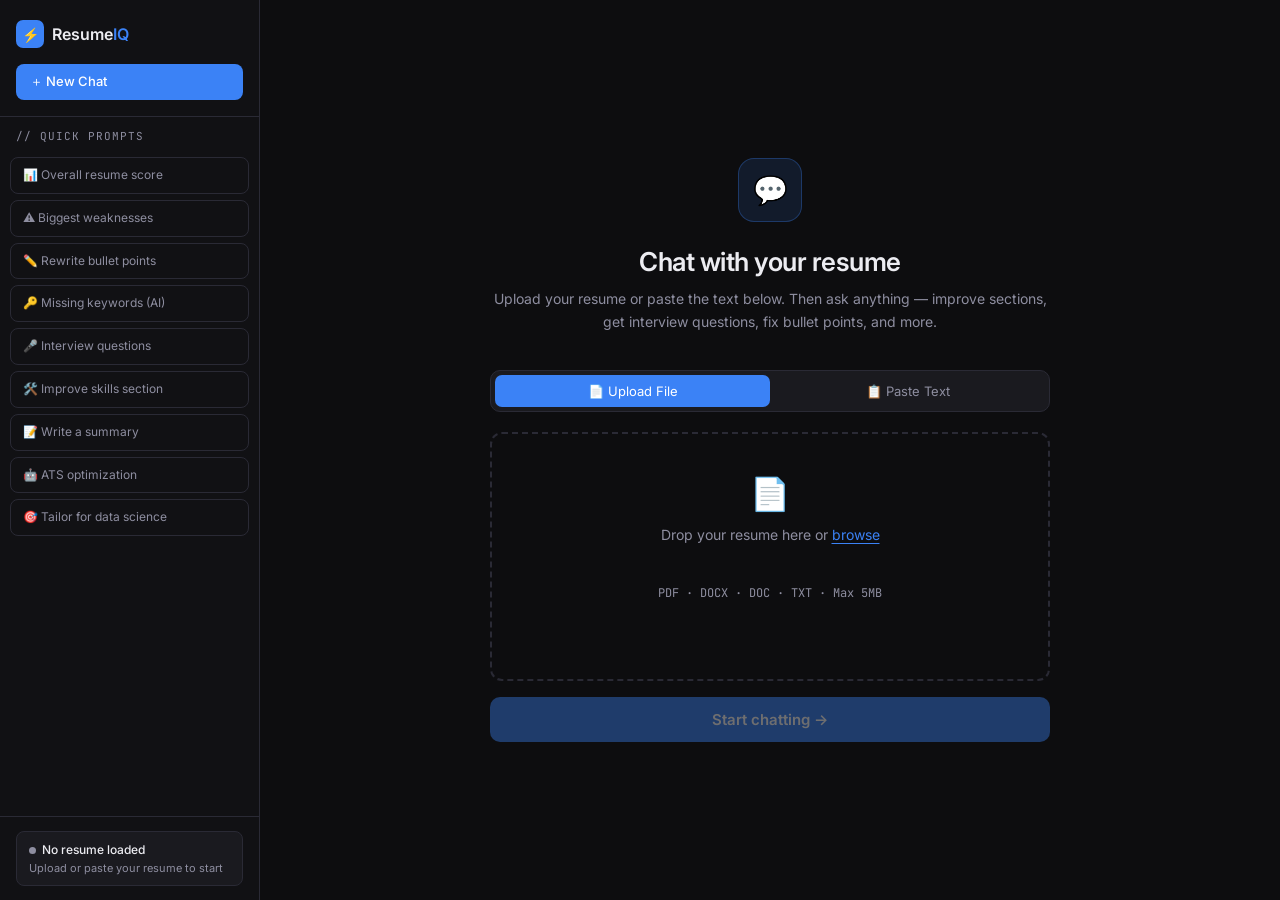
==== templates/chat.html @ 2101c891 "Initial commit: ResumeIQ" ====
<!DOCTYPE html>
<html lang="en">
<head>
  <meta charset="UTF-8"/>
  <meta name="viewport" content="width=device-width, initial-scale=1.0"/>
  <title>ResumeIQ Chat</title>
  <link rel="preconnect" href="https://fonts.googleapis.com">
  <link href="https://fonts.googleapis.com/css2?family=Inter:wght@300;400;500;600&family=JetBrains+Mono:wght@400;500&display=swap" rel="stylesheet">
  <style>
    *, *::before, *::after { box-sizing: border-box; margin: 0; padding: 0; }

    :root {
      --bg: #0d0d0f;
      --sidebar: #111114;
      --surface: #1a1a1f;
      --border: #2a2a35;
      --text: #ececf1;
      --muted: #8e8ea0;
      --accent: #3b82f6;
      --accent-dim: #1d4ed8;
      --accent-glow: rgba(59,130,246,0.12);
      --user-bg: #1e3a5f;
      --bot-bg: #1a1a1f;
      --green: #10b981;
      --font: 'Inter', sans-serif;
      --mono: 'JetBrains Mono', monospace;
    }

    html, body { height: 100%; overflow: hidden; }

    body {
      background: var(--bg);
      color: var(--text);
      font-family: var(--font);
      display: flex;
    }

    /* ── SIDEBAR ── */
    .sidebar {
      width: 260px;
      flex-shrink: 0;
      background: var(--sidebar);
      border-right: 1px solid var(--border);
      display: flex;
      flex-direction: column;
      height: 100vh;
    }

    .sidebar-header {
      padding: 20px 16px 16px;
      border-bottom: 1px solid var(--border);
    }

    .logo {
      display: flex;
      align-items: center;
      gap: 8px;
      margin-bottom: 16px;
      text-decoration: none;
    }

    .logo-icon {
      width: 28px; height: 28px;
      background: var(--accent);
      border-radius: 7px;
      display: flex; align-items: center; justify-content: center;
      font-size: 14px;
    }

    .logo-text { font-size: 16px; font-weight: 600; color: var(--text); }
    .logo-text span { color: var(--accent); }

    .new-chat-btn {
      width: 100%;
      background: var(--accent);
      color: #fff;
      border: none;
      padding: 9px 14px;
      border-radius: 8px;
      font-size: 13px;
      font-weight: 500;
      font-family: var(--font);
      cursor: pointer;
      display: flex;
      align-items: center;
      gap: 8px;
      transition: background 0.2s;
    }

    .new-chat-btn:hover { background: var(--accent-dim); }

    .sidebar-section {
      padding: 12px 16px 6px;
      font-size: 11px;
      font-family: var(--mono);
      color: var(--muted);
      text-transform: uppercase;
      letter-spacing: 1px;
    }

    .sidebar-tips {
      flex: 1;
      overflow-y: auto;
      padding: 8px 10px;
    }

    .tip-btn {
      width: 100%;
      background: none;
      border: 1px solid var(--border);
      color: var(--muted);
      padding: 9px 12px;
      border-radius: 8px;
      font-size: 12px;
      font-family: var(--font);
      cursor: pointer;
      text-align: left;
      margin-bottom: 6px;
      transition: all 0.2s;
      line-height: 1.4;
    }

    .tip-btn:hover { background: var(--surface); color: var(--text); border-color: var(--accent); }

    .sidebar-footer {
      padding: 14px 16px;
      border-top: 1px solid var(--border);
    }

    .resume-status {
      background: var(--surface);
      border: 1px solid var(--border);
      border-radius: 8px;
      padding: 10px 12px;
      font-size: 12px;
    }

    .status-dot {
      width: 7px; height: 7px;
      border-radius: 50%;
      display: inline-block;
      margin-right: 6px;
    }

    .status-dot.loaded { background: var(--green); }
    .status-dot.empty { background: var(--muted); }

    .status-label { font-weight: 500; }
    .status-preview { color: var(--muted); font-size: 11px; margin-top: 4px; white-space: nowrap; overflow: hidden; text-overflow: ellipsis; }

    /* ── MAIN ── */
    .main {
      flex: 1;
      display: flex;
      flex-direction: column;
      height: 100vh;
      overflow: hidden;
    }

    /* ── UPLOAD SCREEN ── */
    #uploadScreen {
      flex: 1;
      display: flex;
      flex-direction: column;
      align-items: center;
      justify-content: center;
      padding: 40px 24px;
    }

    .upload-hero { text-align: center; max-width: 560px; }

    .upload-icon-big {
      width: 64px; height: 64px;
      background: var(--accent-glow);
      border: 1px solid rgba(59,130,246,0.3);
      border-radius: 16px;
      display: flex; align-items: center; justify-content: center;
      font-size: 28px;
      margin: 0 auto 24px;
    }

    .upload-hero h1 { font-size: 26px; font-weight: 600; letter-spacing: -0.5px; margin-bottom: 10px; }
    .upload-hero p { font-size: 14px; color: var(--muted); margin-bottom: 36px; line-height: 1.7; }

    .upload-tabs {
      display: flex;
      background: var(--surface);
      border: 1px solid var(--border);
      border-radius: 10px;
      padding: 4px;
      margin-bottom: 20px;
      width: 100%;
    }

    .tab-btn {
      flex: 1;
      background: none;
      border: none;
      color: var(--muted);
      padding: 8px;
      border-radius: 7px;
      font-size: 13px;
      font-family: var(--font);
      cursor: pointer;
      transition: all 0.2s;
    }

    .tab-btn.active { background: var(--accent); color: #fff; }

    .tab-content { display: none; width: 100%; }
    .tab-content.active { display: block; }

    .upload-zone {
      border: 2px dashed var(--border);
      border-radius: 12px;
      padding: 40px 24px;
      text-align: center;
      cursor: pointer;
      transition: all 0.2s;
      margin-bottom: 16px;
    }

    .upload-zone:hover, .upload-zone.drag-over {
      border-color: var(--accent);
      background: var(--accent-glow);
    }

    .upload-zone p { font-size: 14px; color: var(--muted); margin-top: 10px; }
    .upload-zone .browse { color: var(--accent); cursor: pointer; text-decoration: underline; text-underline-offset: 3px; }
    .upload-zone .hint { font-size: 12px; font-family: var(--mono); margin-top: 6px; }

    textarea.paste-area {
      width: 100%;
      height: 200px;
      background: var(--surface);
      border: 1px solid var(--border);
      border-radius: 10px;
      padding: 14px 16px;
      color: var(--text);
      font-family: var(--font);
      font-size: 13px;
      resize: none;
      line-height: 1.6;
      margin-bottom: 16px;
    }

    textarea.paste-area:focus { outline: none; border-color: var(--accent); }
    textarea.paste-area::placeholder { color: var(--muted); }

    .file-selected-bar {
      display: none;
      background: var(--surface);
      border: 1px solid var(--border);
      border-radius: 8px;
      padding: 10px 14px;
      font-size: 13px;
      align-items: center;
      gap: 10px;
      margin-bottom: 16px;
    }

    .remove-btn {
      margin-left: auto;
      background: none;
      border: none;
      color: var(--muted);
      cursor: pointer;
      font-size: 16px;
    }

    .start-btn {
      width: 100%;
      background: var(--accent);
      color: #fff;
      border: none;
      padding: 13px;
      border-radius: 10px;
      font-size: 15px;
      font-weight: 600;
      font-family: var(--font);
      cursor: pointer;
      transition: background 0.2s;
    }

    .start-btn:hover { background: var(--accent-dim); }
    .start-btn:disabled { opacity: 0.4; cursor: not-allowed; }

    /* ── CHAT SCREEN ── */
    #chatScreen {
      display: none;
      flex-direction: column;
      flex: 1;
      overflow: hidden;
    }

    .chat-header {
      padding: 14px 24px;
      border-bottom: 1px solid var(--border);
      display: flex;
      align-items: center;
      gap: 12px;
      flex-shrink: 0;
    }

    .chat-header-info h2 { font-size: 15px; font-weight: 600; }
    .chat-header-info p { font-size: 12px; color: var(--muted); font-family: var(--mono); }

    .header-badge {
      margin-left: auto;
      background: rgba(16,185,129,0.1);
      border: 1px solid rgba(16,185,129,0.3);
      color: var(--green);
      font-size: 11px;
      font-family: var(--mono);
      padding: 4px 10px;
      border-radius: 20px;
    }

    /* ── MESSAGES ── */
    .messages {
      flex: 1;
      overflow-y: auto;
      padding: 24px;
      display: flex;
      flex-direction: column;
      gap: 8px;
    }

    .messages::-webkit-scrollbar { width: 4px; }
    .messages::-webkit-scrollbar-track { background: transparent; }
    .messages::-webkit-scrollbar-thumb { background: var(--border); border-radius: 4px; }

    .message {
      display: flex;
      gap: 12px;
      max-width: 780px;
      animation: fadeIn 0.25s ease;
    }

    @keyframes fadeIn { from { opacity: 0; transform: translateY(8px); } to { opacity: 1; transform: translateY(0); } }

    .message.user { align-self: flex-end; flex-direction: row-reverse; }
    .message.bot { align-self: flex-start; }

    .msg-avatar {
      width: 32px; height: 32px;
      border-radius: 8px;
      display: flex; align-items: center; justify-content: center;
      font-size: 14px;
      flex-shrink: 0;
    }

    .message.user .msg-avatar { background: var(--accent); }
    .message.bot .msg-avatar { background: var(--surface); border: 1px solid var(--border); }

    .msg-bubble {
      padding: 12px 16px;
      border-radius: 12px;
      font-size: 14px;
      line-height: 1.7;
      max-width: calc(100% - 44px);
    }

    .message.user .msg-bubble {
      background: var(--user-bg);
      border: 1px solid rgba(59,130,246,0.3);
      border-bottom-right-radius: 4px;
    }

    .message.bot .msg-bubble {
      background: var(--bot-bg);
      border: 1px solid var(--border);
      border-bottom-left-radius: 4px;
    }

    .msg-bubble strong { color: var(--text); font-weight: 600; }
    .msg-bubble ul, .msg-bubble ol { padding-left: 18px; margin: 8px 0; }
    .msg-bubble li { margin-bottom: 4px; }
    .msg-bubble p { margin-bottom: 8px; }
    .msg-bubble p:last-child { margin-bottom: 0; }

    .typing-indicator {
      display: flex;
      gap: 4px;
      align-items: center;
      padding: 14px 16px;
    }

    .typing-dot {
      width: 7px; height: 7px;
      background: var(--muted);
      border-radius: 50%;
      animation: typing 1.2s infinite;
    }

    .typing-dot:nth-child(2) { animation-delay: 0.2s; }
    .typing-dot:nth-child(3) { animation-delay: 0.4s; }

    @keyframes typing {
      0%, 60%, 100% { transform: translateY(0); opacity: 0.4; }
      30% { transform: translateY(-6px); opacity: 1; }
    }

    /* ── INPUT ── */
    .input-area {
      padding: 16px 24px 20px;
      border-top: 1px solid var(--border);
      flex-shrink: 0;
    }

    .input-box {
      display: flex;
      align-items: flex-end;
      gap: 10px;
      background: var(--surface);
      border: 1px solid var(--border);
      border-radius: 12px;
      padding: 10px 14px;
      transition: border-color 0.2s;
    }

    .input-box:focus-within { border-color: var(--accent); }

    #messageInput {
      flex: 1;
      background: none;
      border: none;
      color: var(--text);
      font-family: var(--font);
      font-size: 14px;
      resize: none;
      max-height: 120px;
      line-height: 1.5;
      outline: none;
    }

    #messageInput::placeholder { color: var(--muted); }

    .send-btn {
      background: var(--accent);
      border: none;
      color: #fff;
      width: 34px; height: 34px;
      border-radius: 8px;
      cursor: pointer;
      display: flex; align-items: center; justify-content: center;
      font-size: 16px;
      flex-shrink: 0;
      transition: background 0.2s;
    }

    .send-btn:hover { background: var(--accent-dim); }
    .send-btn:disabled { opacity: 0.4; cursor: not-allowed; }

    .input-hint { font-size: 11px; color: var(--muted); text-align: center; margin-top: 8px; font-family: var(--mono); }

    /* ── WELCOME MSG ── */
    .welcome-msg {
      background: var(--surface);
      border: 1px solid var(--border);
      border-radius: 12px;
      padding: 20px;
      margin-bottom: 16px;
    }

    .welcome-msg h3 { font-size: 15px; font-weight: 600; margin-bottom: 8px; }
    .welcome-msg p { font-size: 13px; color: var(--muted); line-height: 1.6; }

    .quick-actions {
      display: flex;
      flex-wrap: wrap;
      gap: 8px;
      margin-top: 14px;
    }

    .quick-btn {
      background: var(--bg);
      border: 1px solid var(--border);
      color: var(--muted2, #94a3b8);
      padding: 7px 14px;
      border-radius: 20px;
      font-size: 12px;
      font-family: var(--font);
      cursor: pointer;
      transition: all 0.2s;
    }

    .quick-btn:hover { border-color: var(--accent); color: var(--text); }
  </style>
</head>
<body>

<!-- SIDEBAR -->
<div class="sidebar">
  <div class="sidebar-header">
    <a href="/" class="logo">
      <div class="logo-icon">⚡</div>
      <span class="logo-text">Resume<span>IQ</span></span>
    </a>
    <button class="new-chat-btn" id="newChatBtn">＋ New Chat</button>
  </div>

  <div class="sidebar-section">// Quick Prompts</div>
  <div class="sidebar-tips">
    <button class="tip-btn" onclick="sendQuick('Analyze my resume and give me an overall score')">📊 Overall resume score</button>
    <button class="tip-btn" onclick="sendQuick('What are the biggest weaknesses in my resume?')">⚠️ Biggest weaknesses</button>
    <button class="tip-btn" onclick="sendQuick('Rewrite my bullet points with stronger action verbs')">✏️ Rewrite bullet points</button>
    <button class="tip-btn" onclick="sendQuick('What keywords am I missing for an AI engineering role?')">🔑 Missing keywords (AI)</button>
    <button class="tip-btn" onclick="sendQuick('Generate 10 interview questions based on my resume')">🎤 Interview questions</button>
    <button class="tip-btn" onclick="sendQuick('How can I improve my skills section?')">🛠️ Improve skills section</button>
    <button class="tip-btn" onclick="sendQuick('Write a professional summary for my resume')">📝 Write a summary</button>
    <button class="tip-btn" onclick="sendQuick('Is my resume ATS-friendly? What should I fix?')">🤖 ATS optimization</button>
    <button class="tip-btn" onclick="sendQuick('Tailor my resume for a data science internship')">🎯 Tailor for data science</button>
  </div>

  <div class="sidebar-footer">
    <div class="resume-status" id="resumeStatus">
      <div><span class="status-dot empty" id="statusDot"></span><span class="status-label" id="statusLabel">No resume loaded</span></div>
      <div class="status-preview" id="statusPreview">Upload or paste your resume to start</div>
    </div>
  </div>
</div>

<!-- MAIN -->
<div class="main">

  <!-- UPLOAD SCREEN -->
  <div id="uploadScreen">
    <div class="upload-hero">
      <div class="upload-icon-big">💬</div>
      <h1>Chat with your resume</h1>
      <p>Upload your resume or paste the text below. Then ask anything — improve sections, get interview questions, fix bullet points, and more.</p>

      <div class="upload-tabs">
        <button class="tab-btn active" id="tabFile" onclick="switchTab('file')">📄 Upload File</button>
        <button class="tab-btn" id="tabPaste" onclick="switchTab('paste')">📋 Paste Text</button>
      </div>

      <!-- FILE TAB -->
      <div class="tab-content active" id="fileTab">
        <div class="upload-zone" id="uploadZone">
          <div style="font-size:32px">📄</div>
          <p>Drop your resume here or <label for="resumeFile" class="browse">browse</label></p>
          <p class="hint">PDF · DOCX · DOC · TXT · Max 5MB</p>
          <input type="file" id="resumeFile" accept=".pdf,.docx,.doc,.txt" hidden>
        </div>
        <div class="file-selected-bar" id="fileSelectedBar">
          <span>✅</span>
          <span id="selectedFileName"></span>
          <button class="remove-btn" id="removeFileBtn">✕</button>
        </div>
      </div>

      <!-- PASTE TAB -->
      <div class="tab-content" id="pasteTab">
        <textarea class="paste-area" id="pasteArea" placeholder="Paste your resume text here...&#10;&#10;Include all sections: contact info, summary, experience, education, skills, projects..."></textarea>
      </div>

      <button class="start-btn" id="startBtn" disabled>Start chatting →</button>
    </div>
  </div>

  <!-- CHAT SCREEN -->
  <div id="chatScreen">
    <div class="chat-header">
      <div style="width:36px; height:36px; background:var(--accent-glow); border:1px solid rgba(59,130,246,0.3); border-radius:9px; display:flex; align-items:center; justify-content:center; font-size:18px;">⚡</div>
      <div class="chat-header-info">
        <h2>ResumeIQ Chat</h2>
        <p>LLaMA 3.3 70B · resume loaded</p>
      </div>
      <div class="header-badge">● resume active</div>
    </div>

    <div class="messages" id="messages">
      <div class="message bot">
        <div class="msg-avatar">⚡</div>
        <div class="msg-bubble">
          <div class="welcome-msg">
            <h3>👋 Hi! I've loaded your resume.</h3>
            <p>I'm your AI resume coach. Ask me anything about your resume — I can improve bullet points, suggest missing keywords, generate interview questions, or help you tailor it for a specific role.</p>
            <div class="quick-actions">
              <button class="quick-btn" onclick="sendQuick('Give me an overall score and summary of my resume')">📊 Overall score</button>
              <button class="quick-btn" onclick="sendQuick('What are my biggest weaknesses?')">⚠️ Weaknesses</button>
              <button class="quick-btn" onclick="sendQuick('Rewrite my bullet points')">✏️ Rewrite bullets</button>
              <button class="quick-btn" onclick="sendQuick('Generate interview questions')">🎤 Interview prep</button>
            </div>
          </div>
        </div>
      </div>
    </div>

    <div class="input-area">
      <div class="input-box">
        <textarea id="messageInput" placeholder="Ask anything about your resume..." rows="1"></textarea>
        <button class="send-btn" id="sendBtn">↑</button>
      </div>
      <div class="input-hint">Press Enter to send · Shift+Enter for new line</div>
    </div>
  </div>

</div>

<script>
  // ── STATE ──
  let selectedFile = null;
  let activeTab = 'file';
  let isLoading = false;

  // ── TABS ──
  function switchTab(tab) {
    activeTab = tab;
    document.getElementById('tabFile').classList.toggle('active', tab === 'file');
    document.getElementById('tabPaste').classList.toggle('active', tab === 'paste');
    document.getElementById('fileTab').classList.toggle('active', tab === 'file');
    document.getElementById('pasteTab').classList.toggle('active', tab === 'paste');
    updateStartBtn();
  }

  // ── FILE UPLOAD ──
  const uploadZone = document.getElementById('uploadZone');
  const resumeFileInput = document.getElementById('resumeFile');

  uploadZone.addEventListener('click', () => resumeFileInput.click());
  uploadZone.addEventListener('dragover', e => { e.preventDefault(); uploadZone.classList.add('drag-over'); });
  uploadZone.addEventListener('dragleave', () => uploadZone.classList.remove('drag-over'));
  uploadZone.addEventListener('drop', e => {
    e.preventDefault();
    uploadZone.classList.remove('drag-over');
    if (e.dataTransfer.files[0]) setFile(e.dataTransfer.files[0]);
  });

  resumeFileInput.addEventListener('change', () => {
    if (resumeFileInput.files[0]) setFile(resumeFileInput.files[0]);
  });

  function setFile(file) {
    selectedFile = file;
    document.getElementById('selectedFileName').textContent = file.name;
    document.getElementById('fileSelectedBar').style.display = 'flex';
    uploadZone.style.display = 'none';
    updateStartBtn();
  }

  document.getElementById('removeFileBtn').addEventListener('click', () => {
    selectedFile = null;
    resumeFileInput.value = '';
    document.getElementById('fileSelectedBar').style.display = 'none';
    uploadZone.style.display = 'block';
    updateStartBtn();
  });

  document.getElementById('pasteArea').addEventListener('input', updateStartBtn);

  function updateStartBtn() {
    const hasFile = activeTab === 'file' && selectedFile;
    const hasPaste = activeTab === 'paste' && document.getElementById('pasteArea').value.trim().length > 50;
    document.getElementById('startBtn').disabled = !(hasFile || hasPaste);
  }

  // ── START CHAT ──
  document.getElementById('startBtn').addEventListener('click', async () => {
    const btn = document.getElementById('startBtn');
    btn.textContent = 'Loading resume...';
    btn.disabled = true;

    const formData = new FormData();

    if (activeTab === 'file' && selectedFile) {
      formData.append('resume', selectedFile);
    } else {
      formData.append('resume_text', document.getElementById('pasteArea').value.trim());
    }

    try {
      const res = await fetch('/chat/upload', { method: 'POST', body: formData });
      const data = await res.json();

      if (data.error) {
        alert('Error: ' + data.error);
        btn.textContent = 'Start chatting →';
        btn.disabled = false;
        return;
      }

      // Update sidebar status
      document.getElementById('statusDot').className = 'status-dot loaded';
      document.getElementById('statusLabel').textContent = 'Resume loaded';
      document.getElementById('statusPreview').textContent = data.preview + '...';

      // Switch to chat
      document.getElementById('uploadScreen').style.display = 'none';
      document.getElementById('chatScreen').style.display = 'flex';
      document.getElementById('messageInput').focus();

    } catch (err) {
      alert('Failed to load resume. Try again.');
      btn.textContent = 'Start chatting →';
      btn.disabled = false;
    }
  });

  // ── SEND MESSAGE ──
  async function sendMessage() {
    const input = document.getElementById('messageInput');
    const msg = input.value.trim();
    if (!msg || isLoading) return;

    input.value = '';
    input.style.height = 'auto';
    addMessage('user', msg);
    showTyping();
    isLoading = true;
    document.getElementById('sendBtn').disabled = true;

    try {
      const res = await fetch('/chat/message', {
        method: 'POST',
        headers: { 'Content-Type': 'application/json' },
        body: JSON.stringify({ message: msg })
      });

      const data = await res.json();
      removeTyping();

      if (data.error) {
        addMessage('bot', '❌ ' + data.error);
      } else {
        addMessage('bot', data.response);
      }

    } catch (err) {
      removeTyping();
      addMessage('bot', '❌ Something went wrong. Please try again.');
    } finally {
      isLoading = false;
      document.getElementById('sendBtn').disabled = false;
      document.getElementById('messageInput').focus();
    }
  }

  function sendQuick(text) {
    const screen = document.getElementById('chatScreen');
    if (screen.style.display === 'none' || screen.style.display === '') return;
    document.getElementById('messageInput').value = text;
    sendMessage();
  }

  function addMessage(role, text) {
    const messages = document.getElementById('messages');
    const div = document.createElement('div');
    div.className = `message ${role}`;

    const avatar = document.createElement('div');
    avatar.className = 'msg-avatar';
    avatar.textContent = role === 'user' ? '👤' : '⚡';

    const bubble = document.createElement('div');
    bubble.className = 'msg-bubble';
    bubble.innerHTML = formatMessage(text);

    div.appendChild(avatar);
    div.appendChild(bubble);
    messages.appendChild(div);
    messages.scrollTop = messages.scrollHeight;
  }

  function formatMessage(text) {
    return text
      .replace(/\*\*(.*?)\*\*/g, '<strong>$1</strong>')
      .replace(/^### (.*?)$/gm, '<strong>$1</strong>')
      .replace(/^## (.*?)$/gm, '<strong>$1</strong>')
      .replace(/^# (.*?)$/gm, '<strong>$1</strong>')
      .replace(/^[-•] (.*?)$/gm, '<li>$1</li>')
      .replace(/(<li>.*<\/li>)/gs, '<ul>$1</ul>')
      .replace(/\n\n/g, '</p><p>')
      .replace(/^(.+)$/gm, (m) => m.startsWith('<') ? m : `<p>${m}</p>`);
  }

  function showTyping() {
    const messages = document.getElementById('messages');
    const div = document.createElement('div');
    div.className = 'message bot';
    div.id = 'typingIndicator';
    div.innerHTML = `
      <div class="msg-avatar">⚡</div>
      <div class="msg-bubble">
        <div class="typing-indicator">
          <div class="typing-dot"></div>
          <div class="typing-dot"></div>
          <div class="typing-dot"></div>
        </div>
      </div>`;
    messages.appendChild(div);
    messages.scrollTop = messages.scrollHeight;
  }

  function removeTyping() {
    const el = document.getElementById('typingIndicator');
    if (el) el.remove();
  }

  // ── INPUT AUTO-RESIZE ──
  const messageInput = document.getElementById('messageInput');
  messageInput.addEventListener('input', () => {
    messageInput.style.height = 'auto';
    messageInput.style.height = Math.min(messageInput.scrollHeight, 120) + 'px';
  });

  messageInput.addEventListener('keydown', e => {
    if (e.key === 'Enter' && !e.shiftKey) {
      e.preventDefault();
      sendMessage();
    }
  });

  document.getElementById('sendBtn').addEventListener('click', sendMessage);

  // ── HANDOFF FROM REPORT ──
  // If the user clicked "Chat about this report" on the analysis page,
  // the resume + report are already stored server-side in the session.
  // Skip the upload screen and jump straight into chat.
  (async function checkReportHandoff() {
    const params = new URLSearchParams(window.location.search);
    if (params.get('from_report') !== '1') return;

    try {
      const res = await fetch('/chat/start', { method: 'POST' });
      const data = await res.json();
      if (data.error || !data.preview) return;

      document.getElementById('statusDot').className = 'status-dot loaded';
      document.getElementById('statusLabel').textContent = 'Resume loaded';
      document.getElementById('statusPreview').textContent = data.preview + '...';

      document.getElementById('uploadScreen').style.display = 'none';
      document.getElementById('chatScreen').style.display = 'flex';

      if (data.has_report) {
        const welcomeBubble = document.querySelector('#messages .welcome-msg p');
        if (welcomeBubble) {
          welcomeBubble.textContent = "I've loaded your resume along with the analysis report you just ran. Ask me to rewrite a section, dig into any score, or get more interview questions tailored to it.";
        }
      }

      document.getElementById('messageInput').focus();
    } catch (err) {
      // silently fall back to upload screen
    }
  })();

  // ── NEW CHAT ──
  document.getElementById('newChatBtn').addEventListener('click', async () => {
    await fetch('/chat/reset', { method: 'POST' });
    document.getElementById('chatScreen').style.display = 'none';
    document.getElementById('uploadScreen').style.display = 'flex';
    document.getElementById('messages').innerHTML = '';
    document.getElementById('statusDot').className = 'status-dot empty';
    document.getElementById('statusLabel').textContent = 'No resume loaded';
    document.getElementById('statusPreview').textContent = 'Upload or paste your resume to start';
    selectedFile = null;
    resumeFileInput.value = '';
    document.getElementById('fileSelectedBar').style.display = 'none';
    uploadZone.style.display = 'block';
    document.getElementById('pasteArea').value = '';
    document.getElementById('startBtn').disabled = true;
    document.getElementById('startBtn').textContent = 'Start chatting →';
  });
</script>
</body>
</html>
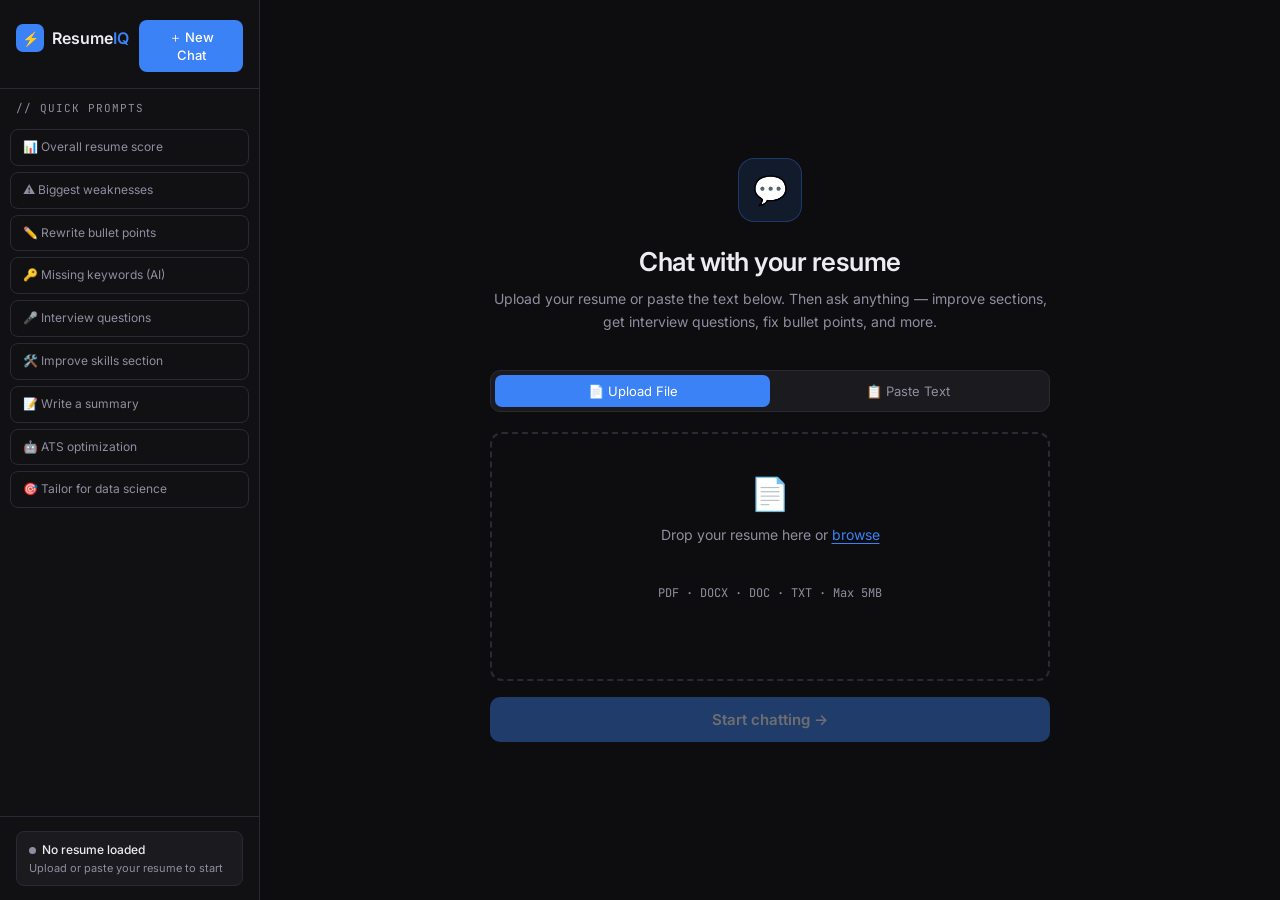
==== commit 2cb0ab5a: "Add mobile-responsive sidebar with hamburger menu for chat page" ====
--- a/templates/chat.html
+++ b/templates/chat.html
@@ -44,18 +44,30 @@
       display: flex;
       flex-direction: column;
       height: 100vh;
+      transition: transform 0.25s ease;
+      z-index: 100;
     }
 
     .sidebar-header {
       padding: 20px 16px 16px;
       border-bottom: 1px solid var(--border);
+      display: flex;
+      align-items: center;
+      gap: 10px;
+    }
+
+    .sidebar-header-top {
+      display: flex;
+      align-items: center;
+      justify-content: space-between;
+      width: 100%;
+      margin-bottom: 16px;
     }
 
     .logo {
       display: flex;
       align-items: center;
       gap: 8px;
-      margin-bottom: 16px;
       text-decoration: none;
     }
 
@@ -69,6 +81,17 @@
 
     .logo-text { font-size: 16px; font-weight: 600; color: var(--text); }
     .logo-text span { color: var(--accent); }
+
+    .sidebar-close-btn {
+      display: none;
+      background: none;
+      border: none;
+      color: var(--muted);
+      font-size: 20px;
+      cursor: pointer;
+      padding: 4px 8px;
+      line-height: 1;
+    }
 
     .new-chat-btn {
       width: 100%;
@@ -148,6 +171,41 @@
     .status-label { font-weight: 500; }
     .status-preview { color: var(--muted); font-size: 11px; margin-top: 4px; white-space: nowrap; overflow: hidden; text-overflow: ellipsis; }
 
+    /* ── SIDEBAR OVERLAY (mobile only) ── */
+    .sidebar-overlay {
+      display: none;
+      position: fixed;
+      inset: 0;
+      background: rgba(0,0,0,0.5);
+      z-index: 90;
+    }
+
+    /* ── MOBILE TOP BAR (mobile only) ── */
+    .mobile-topbar {
+      display: none;
+      align-items: center;
+      gap: 12px;
+      padding: 12px 16px;
+      border-bottom: 1px solid var(--border);
+      flex-shrink: 0;
+    }
+
+    .hamburger-btn {
+      background: none;
+      border: 1px solid var(--border);
+      color: var(--text);
+      width: 36px; height: 36px;
+      border-radius: 8px;
+      cursor: pointer;
+      display: flex;
+      align-items: center;
+      justify-content: center;
+      font-size: 18px;
+      flex-shrink: 0;
+    }
+
+    .mobile-topbar .logo-text { font-size: 15px; }
+
     /* ── MAIN ── */
     .main {
       flex: 1;
@@ -155,6 +213,7 @@
       flex-direction: column;
       height: 100vh;
       overflow: hidden;
+      min-width: 0;
     }
 
     /* ── UPLOAD SCREEN ── */
@@ -165,9 +224,10 @@
       align-items: center;
       justify-content: center;
       padding: 40px 24px;
-    }
-
-    .upload-hero { text-align: center; max-width: 560px; }
+      overflow-y: auto;
+    }
+
+    .upload-hero { text-align: center; max-width: 560px; width: 100%; }
 
     .upload-icon-big {
       width: 64px; height: 64px;
@@ -291,6 +351,7 @@
       flex-direction: column;
       flex: 1;
       overflow: hidden;
+      min-width: 0;
     }
 
     .chat-header {
@@ -314,6 +375,7 @@
       font-family: var(--mono);
       padding: 4px 10px;
       border-radius: 20px;
+      white-space: nowrap;
     }
 
     /* ── MESSAGES ── */
@@ -359,6 +421,8 @@
       font-size: 14px;
       line-height: 1.7;
       max-width: calc(100% - 44px);
+      overflow-wrap: break-word;
+      word-break: break-word;
     }
 
     .message.user .msg-bubble {
@@ -486,17 +550,67 @@
     }
 
     .quick-btn:hover { border-color: var(--accent); color: var(--text); }
+
+    /* ══════════════════════════════════════ */
+    /* ── MOBILE BREAKPOINT ── */
+    /* ══════════════════════════════════════ */
+    @media (max-width: 768px) {
+      .mobile-topbar { display: flex; }
+
+      .sidebar {
+        position: fixed;
+        top: 0;
+        left: 0;
+        transform: translateX(-100%);
+        box-shadow: 4px 0 24px rgba(0,0,0,0.4);
+      }
+
+      .sidebar.open { transform: translateX(0); }
+
+      .sidebar-close-btn { display: block; }
+
+      .sidebar-overlay.open { display: block; }
+
+      .main { width: 100%; }
+
+      .chat-header { display: none; }
+
+      .messages { padding: 16px; }
+
+      .message { max-width: 100%; }
+
+      .msg-bubble {
+        max-width: calc(100% - 40px);
+        font-size: 13px;
+        padding: 10px 14px;
+      }
+
+      .input-area { padding: 12px 14px 16px; }
+
+      .upload-hero h1 { font-size: 21px; }
+      .upload-hero p { font-size: 13px; margin-bottom: 24px; }
+      #uploadScreen { padding: 24px 16px; }
+
+      .quick-actions { gap: 6px; }
+      .quick-btn { font-size: 11px; padding: 6px 11px; }
+    }
   </style>
 </head>
 <body>
 
+<!-- SIDEBAR OVERLAY (mobile) -->
+<div class="sidebar-overlay" id="sidebarOverlay"></div>
+
 <!-- SIDEBAR -->
-<div class="sidebar">
+<div class="sidebar" id="sidebar">
   <div class="sidebar-header">
-    <a href="/" class="logo">
-      <div class="logo-icon">⚡</div>
-      <span class="logo-text">Resume<span>IQ</span></span>
-    </a>
+    <div class="sidebar-header-top">
+      <a href="/" class="logo">
+        <div class="logo-icon">⚡</div>
+        <span class="logo-text">Resume<span>IQ</span></span>
+      </a>
+      <button class="sidebar-close-btn" id="sidebarCloseBtn">✕</button>
+    </div>
     <button class="new-chat-btn" id="newChatBtn">＋ New Chat</button>
   </div>
 
@@ -524,6 +638,12 @@
 <!-- MAIN -->
 <div class="main">
 
+  <!-- MOBILE TOP BAR -->
+  <div class="mobile-topbar">
+    <button class="hamburger-btn" id="hamburgerBtn">☰</button>
+    <span class="logo-text">Resume<span style="color:var(--accent)">IQ</span> Chat</span>
+  </div>
+
   <!-- UPLOAD SCREEN -->
   <div id="uploadScreen">
     <div class="upload-hero">
@@ -542,7 +662,7 @@
           <div style="font-size:32px">📄</div>
           <p>Drop your resume here or <label for="resumeFile" class="browse">browse</label></p>
           <p class="hint">PDF · DOCX · DOC · TXT · Max 5MB</p>
-          <input type="file" id="resumeFile" accept=".pdf,.docx,.doc,.txt" hidden>
+          <input type="file" id="resumeFile" accept=".pdf,.docx,.doc,.txt,application/pdf,application/msword,application/vnd.openxmlformats-officedocument.wordprocessingml.document,text/plain" hidden>
         </div>
         <div class="file-selected-bar" id="fileSelectedBar">
           <span>✅</span>
@@ -606,6 +726,26 @@
   let activeTab = 'file';
   let isLoading = false;
 
+  // ── MOBILE SIDEBAR TOGGLE ──
+  const sidebar = document.getElementById('sidebar');
+  const sidebarOverlay = document.getElementById('sidebarOverlay');
+  const hamburgerBtn = document.getElementById('hamburgerBtn');
+  const sidebarCloseBtn = document.getElementById('sidebarCloseBtn');
+
+  function openSidebar() {
+    sidebar.classList.add('open');
+    sidebarOverlay.classList.add('open');
+  }
+
+  function closeSidebar() {
+    sidebar.classList.remove('open');
+    sidebarOverlay.classList.remove('open');
+  }
+
+  hamburgerBtn.addEventListener('click', openSidebar);
+  sidebarCloseBtn.addEventListener('click', closeSidebar);
+  sidebarOverlay.addEventListener('click', closeSidebar);
+
   // ── TABS ──
   function switchTab(tab) {
     activeTab = tab;
@@ -741,6 +881,7 @@
   function sendQuick(text) {
     const screen = document.getElementById('chatScreen');
     if (screen.style.display === 'none' || screen.style.display === '') return;
+    closeSidebar();
     document.getElementById('messageInput').value = text;
     sendMessage();
   }
@@ -851,6 +992,7 @@
   // ── NEW CHAT ──
   document.getElementById('newChatBtn').addEventListener('click', async () => {
     await fetch('/chat/reset', { method: 'POST' });
+    closeSidebar();
     document.getElementById('chatScreen').style.display = 'none';
     document.getElementById('uploadScreen').style.display = 'flex';
     document.getElementById('messages').innerHTML = '';
@@ -867,4 +1009,4 @@
   });
 </script>
 </body>
-</html>
+</html>
